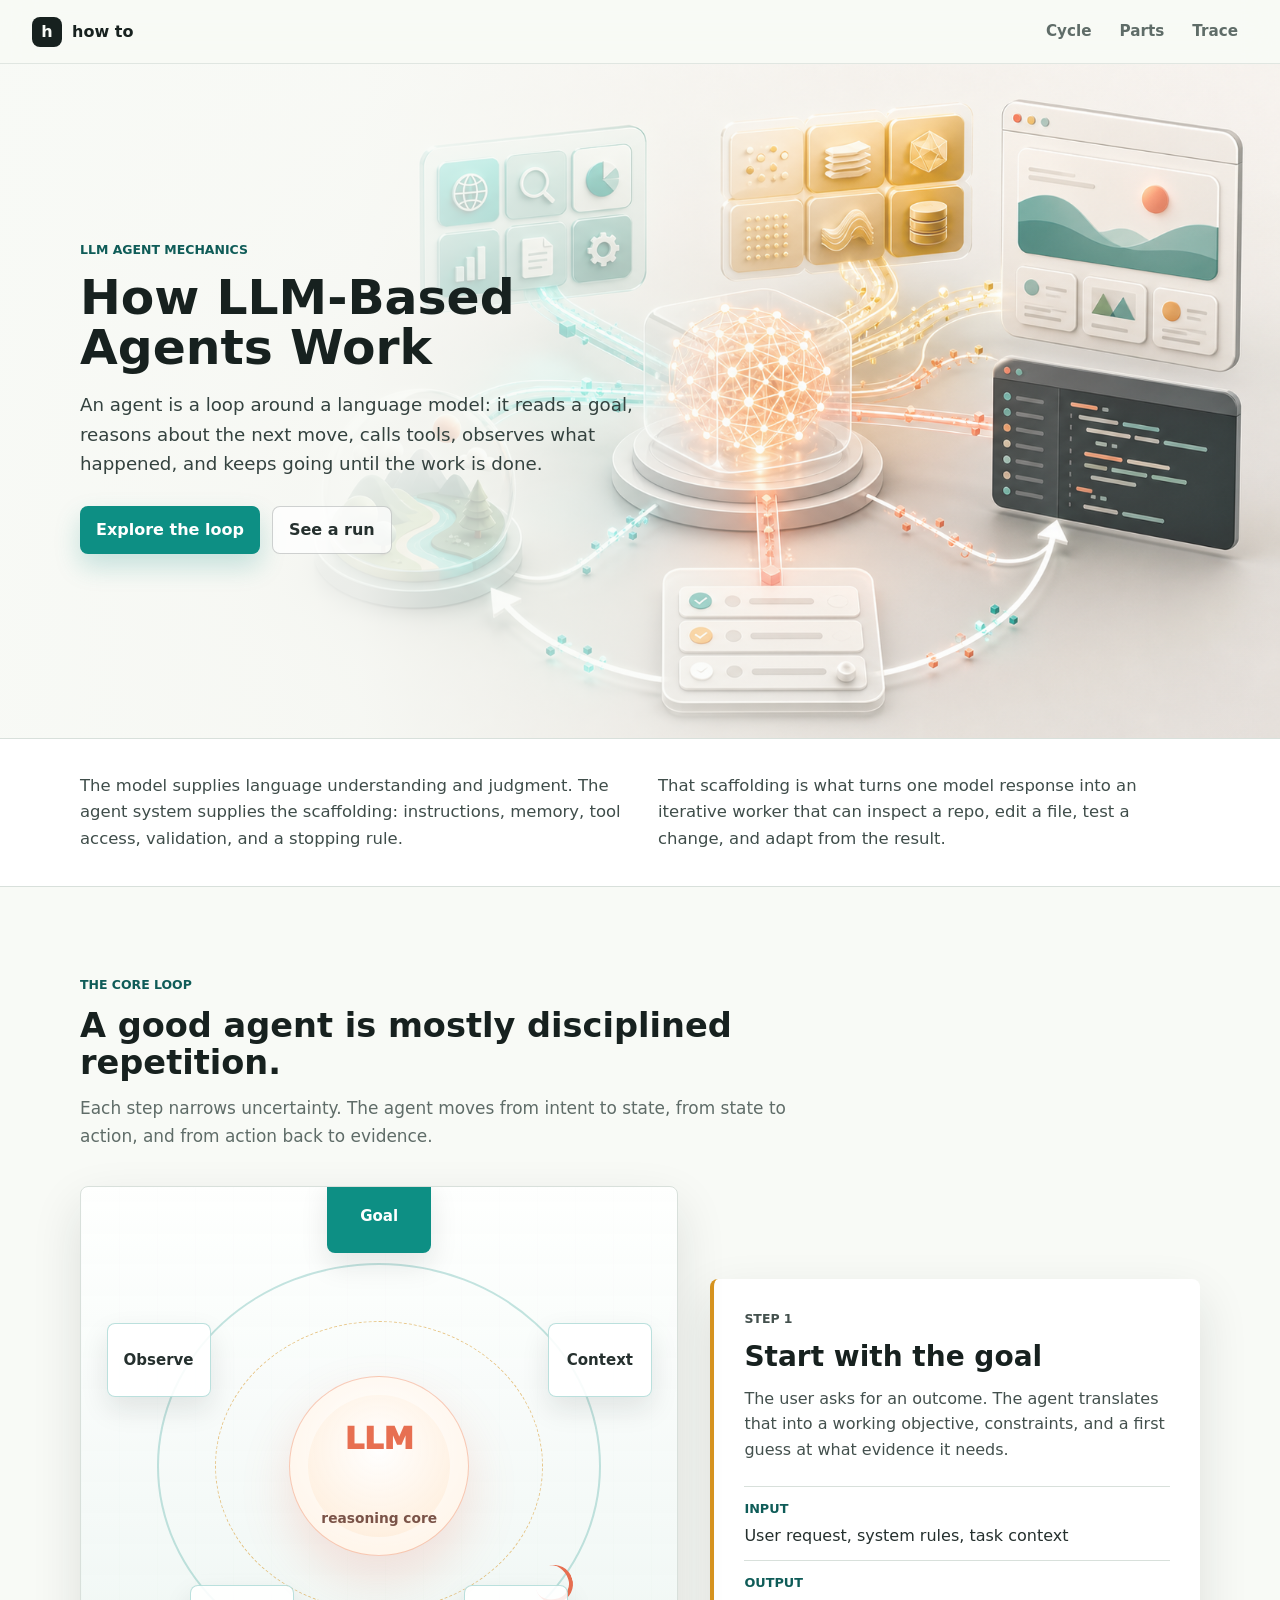
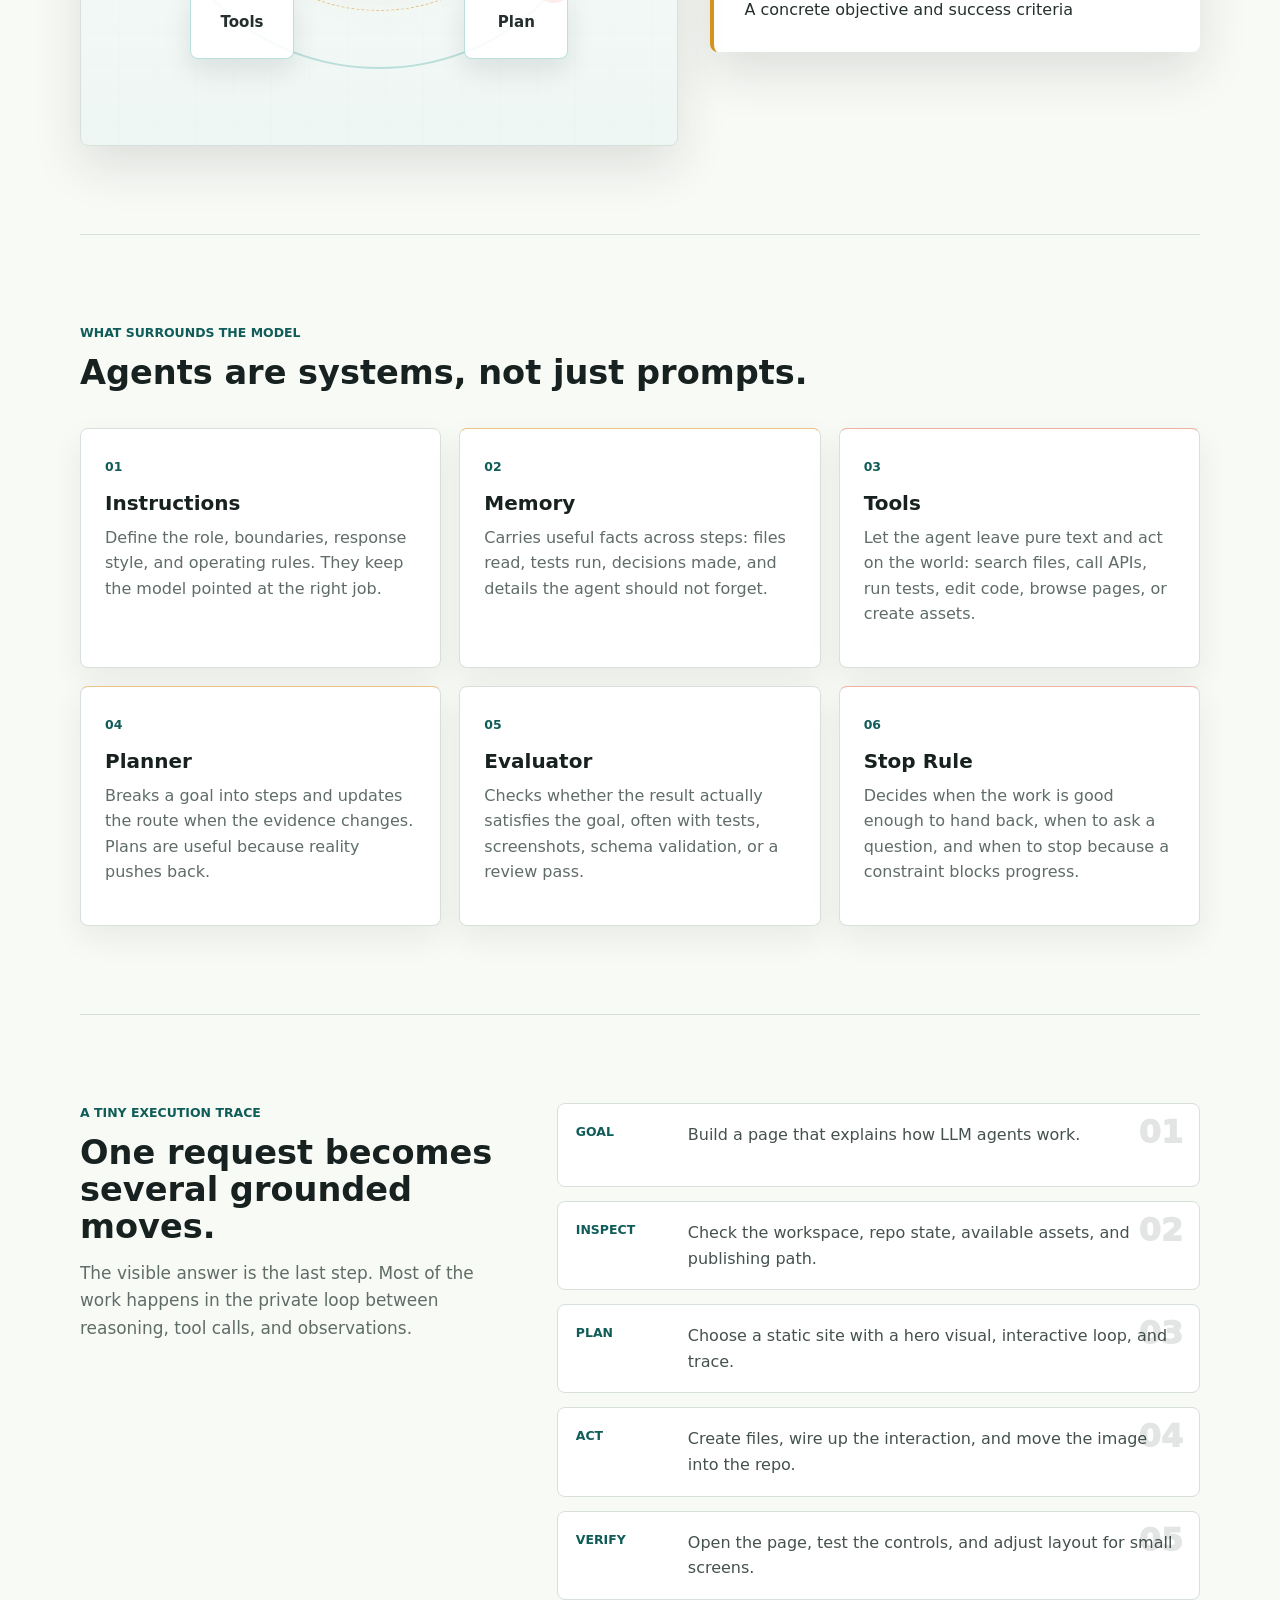
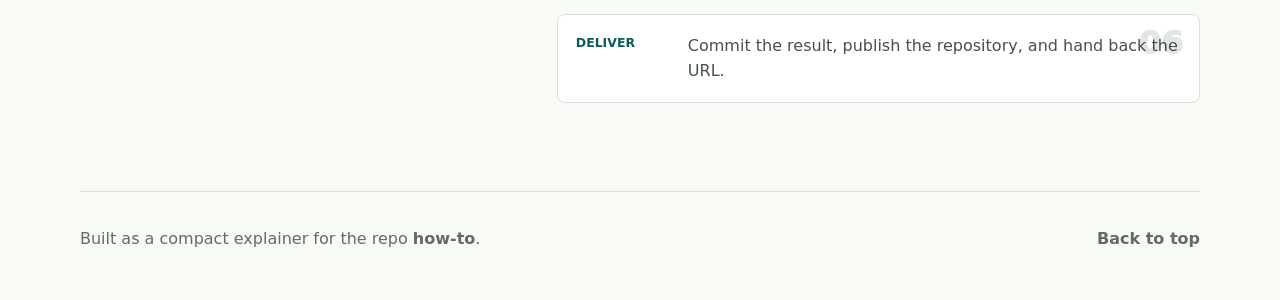
==== index.html @ e32f7025 "Create LLM agent explainer page" ====
<!DOCTYPE html>
<html lang="en">
  <head>
    <meta charset="UTF-8" />
    <meta name="viewport" content="width=device-width, initial-scale=1.0" />
    <meta
      name="description"
      content="An illustrated web page explaining how LLM-based agents plan, call tools, observe results, and improve their work."
    />
    <title>how to | How LLM-Based Agents Work</title>
    <link rel="preload" href="assets/agent-workflow.png" as="image" />
    <link rel="stylesheet" href="styles.css" />
  </head>
  <body>
    <header class="site-header" aria-label="Site header">
      <a class="brand" href="#top" aria-label="how to home">
        <span class="brand-mark" aria-hidden="true">h</span>
        <span>how to</span>
      </a>
      <nav aria-label="Page sections">
        <a href="#cycle">Cycle</a>
        <a href="#parts">Parts</a>
        <a href="#trace">Trace</a>
      </nav>
    </header>

    <main id="top">
      <section class="hero" aria-labelledby="hero-title">
        <div class="hero-copy">
          <p class="eyebrow">LLM agent mechanics</p>
          <h1 id="hero-title">How LLM-Based Agents Work</h1>
          <p class="hero-lede">
            An agent is a loop around a language model: it reads a goal, reasons
            about the next move, calls tools, observes what happened, and keeps
            going until the work is done.
          </p>
          <div class="hero-actions" aria-label="Primary links">
            <a class="button primary" href="#cycle">Explore the loop</a>
            <a class="button secondary" href="#trace">See a run</a>
          </div>
        </div>
      </section>

      <section class="intro-band" aria-label="Short explanation">
        <div class="intro-grid">
          <p>
            The model supplies language understanding and judgment. The agent
            system supplies the scaffolding: instructions, memory, tool access,
            validation, and a stopping rule.
          </p>
          <p>
            That scaffolding is what turns one model response into an iterative
            worker that can inspect a repo, edit a file, test a change, and
            adapt from the result.
          </p>
        </div>
      </section>

      <section class="section" id="cycle" aria-labelledby="cycle-title">
        <div class="section-heading">
          <p class="eyebrow">The core loop</p>
          <h2 id="cycle-title">A good agent is mostly disciplined repetition.</h2>
          <p>
            Each step narrows uncertainty. The agent moves from intent to state,
            from state to action, and from action back to evidence.
          </p>
        </div>

        <div class="cycle-layout">
          <div class="cycle-stage" aria-label="Interactive agent cycle diagram">
            <div class="cycle-ring" aria-hidden="true"></div>
            <button class="cycle-node active" data-step="goal" style="--x: 50%; --y: 6%">
              <span>Goal</span>
            </button>
            <button class="cycle-node" data-step="context" style="--x: 87%; --y: 31%">
              <span>Context</span>
            </button>
            <button class="cycle-node" data-step="plan" style="--x: 73%; --y: 78%">
              <span>Plan</span>
            </button>
            <button class="cycle-node" data-step="tools" style="--x: 27%; --y: 78%">
              <span>Tools</span>
            </button>
            <button class="cycle-node" data-step="observe" style="--x: 13%; --y: 31%">
              <span>Observe</span>
            </button>
            <div class="agent-core">
              <span class="core-label">LLM</span>
              <span class="core-subtitle">reasoning core</span>
            </div>
          </div>

          <article class="focus-panel" aria-live="polite">
            <p class="panel-kicker" id="focus-kicker">Step 1</p>
            <h3 id="focus-title">Start with the goal</h3>
            <p id="focus-copy">
              The user asks for an outcome. The agent translates that into a
              working objective, constraints, and a first guess at what evidence
              it needs.
            </p>
            <dl class="focus-details">
              <div>
                <dt>Input</dt>
                <dd id="focus-input">User request, system rules, task context</dd>
              </div>
              <div>
                <dt>Output</dt>
                <dd id="focus-output">A concrete objective and success criteria</dd>
              </div>
            </dl>
          </article>
        </div>
      </section>

      <section class="section parts-section" id="parts" aria-labelledby="parts-title">
        <div class="section-heading">
          <p class="eyebrow">What surrounds the model</p>
          <h2 id="parts-title">Agents are systems, not just prompts.</h2>
        </div>

        <div class="module-grid">
          <article class="module-card">
            <span class="module-index">01</span>
            <h3>Instructions</h3>
            <p>
              Define the role, boundaries, response style, and operating rules.
              They keep the model pointed at the right job.
            </p>
          </article>
          <article class="module-card">
            <span class="module-index">02</span>
            <h3>Memory</h3>
            <p>
              Carries useful facts across steps: files read, tests run,
              decisions made, and details the agent should not forget.
            </p>
          </article>
          <article class="module-card">
            <span class="module-index">03</span>
            <h3>Tools</h3>
            <p>
              Let the agent leave pure text and act on the world: search files,
              call APIs, run tests, edit code, browse pages, or create assets.
            </p>
          </article>
          <article class="module-card">
            <span class="module-index">04</span>
            <h3>Planner</h3>
            <p>
              Breaks a goal into steps and updates the route when the evidence
              changes. Plans are useful because reality pushes back.
            </p>
          </article>
          <article class="module-card">
            <span class="module-index">05</span>
            <h3>Evaluator</h3>
            <p>
              Checks whether the result actually satisfies the goal, often with
              tests, screenshots, schema validation, or a review pass.
            </p>
          </article>
          <article class="module-card">
            <span class="module-index">06</span>
            <h3>Stop Rule</h3>
            <p>
              Decides when the work is good enough to hand back, when to ask a
              question, and when to stop because a constraint blocks progress.
            </p>
          </article>
        </div>
      </section>

      <section class="section split-section" id="trace" aria-labelledby="trace-title">
        <div class="section-heading compact">
          <p class="eyebrow">A tiny execution trace</p>
          <h2 id="trace-title">One request becomes several grounded moves.</h2>
          <p>
            The visible answer is the last step. Most of the work happens in the
            private loop between reasoning, tool calls, and observations.
          </p>
        </div>

        <ol class="trace-list">
          <li>
            <span class="trace-type">Goal</span>
            <p>Build a page that explains how LLM agents work.</p>
          </li>
          <li>
            <span class="trace-type">Inspect</span>
            <p>Check the workspace, repo state, available assets, and publishing path.</p>
          </li>
          <li>
            <span class="trace-type">Plan</span>
            <p>Choose a static site with a hero visual, interactive loop, and trace.</p>
          </li>
          <li>
            <span class="trace-type">Act</span>
            <p>Create files, wire up the interaction, and move the image into the repo.</p>
          </li>
          <li>
            <span class="trace-type">Verify</span>
            <p>Open the page, test the controls, and adjust layout for small screens.</p>
          </li>
          <li>
            <span class="trace-type">Deliver</span>
            <p>Commit the result, publish the repository, and hand back the URL.</p>
          </li>
        </ol>
      </section>
    </main>

    <footer class="site-footer">
      <p>Built as a compact explainer for the repo <strong>how-to</strong>.</p>
      <a href="#top">Back to top</a>
    </footer>

    <script src="script.js"></script>
  </body>
</html>
---- styles.css ----
:root {
  color-scheme: light;
  --ink: #17211f;
  --muted: #5f6c68;
  --line: #d8e0db;
  --paper: #f8faf6;
  --white: #ffffff;
  --teal: #0d8f84;
  --teal-deep: #0f5c58;
  --amber: #d7941f;
  --coral: #e76f51;
  --graphite: #25302e;
  --shadow: 0 20px 50px rgba(23, 33, 31, 0.12);
}

* {
  box-sizing: border-box;
}

html {
  scroll-behavior: smooth;
}

body {
  margin: 0;
  background: var(--paper);
  color: var(--ink);
  font-family: Inter, ui-sans-serif, system-ui, -apple-system, BlinkMacSystemFont,
    "Segoe UI", sans-serif;
  line-height: 1.6;
}

a {
  color: inherit;
}

.site-header {
  position: sticky;
  top: 0;
  z-index: 10;
  display: flex;
  align-items: center;
  justify-content: space-between;
  min-height: 64px;
  padding: 0 32px;
  border-bottom: 1px solid rgba(216, 224, 219, 0.75);
  background: rgba(248, 250, 246, 0.9);
  backdrop-filter: blur(16px);
}

.brand {
  display: inline-flex;
  align-items: center;
  gap: 10px;
  font-weight: 800;
  text-decoration: none;
}

.brand-mark {
  display: grid;
  width: 30px;
  height: 30px;
  place-items: center;
  border-radius: 8px;
  background: var(--ink);
  color: var(--paper);
  font-weight: 900;
  line-height: 1;
}

nav {
  display: flex;
  align-items: center;
  gap: 8px;
}

nav a {
  padding: 8px 10px;
  border-radius: 8px;
  color: var(--muted);
  font-size: 0.95rem;
  font-weight: 700;
  text-decoration: none;
}

nav a:hover,
nav a:focus-visible {
  color: var(--ink);
  background: rgba(13, 143, 132, 0.1);
  outline: none;
}

.hero {
  display: grid;
  min-height: calc(82svh - 64px);
  align-items: center;
  padding: 72px 32px 80px;
  background-image:
    linear-gradient(
      90deg,
      rgba(248, 250, 246, 0.98) 0%,
      rgba(248, 250, 246, 0.9) 28%,
      rgba(248, 250, 246, 0.22) 68%,
      rgba(248, 250, 246, 0.1) 100%
    ),
    url("assets/agent-workflow.png");
  background-position: center;
  background-size: cover;
}

.hero-copy,
.section,
.intro-grid,
.site-footer {
  width: min(1120px, calc(100% - 40px));
  margin: 0 auto;
}

.hero-copy {
  margin-left: max(20px, calc((100% - 1120px) / 2));
}

.eyebrow,
.panel-kicker,
.trace-type,
.module-index {
  color: var(--teal-deep);
  font-size: 0.78rem;
  font-weight: 900;
  letter-spacing: 0;
  text-transform: uppercase;
}

h1,
h2,
h3,
p {
  margin-top: 0;
}

h1 {
  max-width: 620px;
  margin-bottom: 18px;
  font-size: 3.05rem;
  line-height: 1.02;
  letter-spacing: 0;
}

.hero-lede {
  max-width: 560px;
  color: #34423f;
  font-size: 1.14rem;
}

.hero-actions {
  display: flex;
  flex-wrap: wrap;
  gap: 12px;
  margin-top: 28px;
}

.button {
  display: inline-flex;
  min-height: 44px;
  align-items: center;
  justify-content: center;
  border-radius: 8px;
  padding: 10px 16px;
  font-weight: 800;
  text-decoration: none;
}

.button.primary {
  background: var(--teal);
  color: var(--white);
  box-shadow: 0 12px 26px rgba(13, 143, 132, 0.22);
}

.button.secondary {
  border: 1px solid rgba(23, 33, 31, 0.2);
  background: rgba(255, 255, 255, 0.72);
  color: var(--graphite);
}

.intro-band {
  border-top: 1px solid var(--line);
  border-bottom: 1px solid var(--line);
  background: var(--white);
}

.intro-grid {
  display: grid;
  grid-template-columns: repeat(2, minmax(0, 1fr));
  gap: 36px;
  padding: 34px 0;
}

.intro-grid p {
  margin-bottom: 0;
  color: #3f4d4a;
  font-size: 1.03rem;
}

.section {
  padding: 88px 0;
}

.section-heading {
  max-width: 760px;
  margin-bottom: 36px;
}

.section-heading.compact {
  max-width: 620px;
}

.section-heading h2 {
  margin-bottom: 14px;
  font-size: 2.1rem;
  line-height: 1.1;
  letter-spacing: 0;
}

.section-heading p:not(.eyebrow) {
  color: var(--muted);
  font-size: 1.06rem;
}

.cycle-layout {
  display: grid;
  grid-template-columns: minmax(420px, 1.1fr) minmax(300px, 0.9fr);
  gap: 32px;
  align-items: center;
}

.cycle-stage {
  position: relative;
  min-height: 560px;
  overflow: hidden;
  border: 1px solid var(--line);
  border-radius: 8px;
  background:
    linear-gradient(180deg, rgba(255, 255, 255, 0.92), rgba(236, 246, 242, 0.85)),
    repeating-linear-gradient(
      90deg,
      rgba(15, 92, 88, 0.08) 0,
      rgba(15, 92, 88, 0.08) 1px,
      transparent 1px,
      transparent 38px
    );
  box-shadow: var(--shadow);
}

.cycle-ring {
  position: absolute;
  inset: 76px;
  border: 2px solid rgba(13, 143, 132, 0.24);
  border-radius: 50%;
}

.cycle-ring::before,
.cycle-ring::after {
  position: absolute;
  content: "";
  border-radius: 50%;
}

.cycle-ring::before {
  inset: 56px;
  border: 1px dashed rgba(215, 148, 31, 0.52);
}

.cycle-ring::after {
  width: 34px;
  height: 34px;
  right: 26px;
  bottom: 64px;
  border-right: 4px solid var(--coral);
  border-bottom: 4px solid var(--coral);
  transform: rotate(-18deg);
}

.cycle-node {
  position: absolute;
  left: var(--x);
  top: var(--y);
  transform: translate(-50%, -50%);
  display: grid;
  width: 104px;
  min-height: 74px;
  place-items: center;
  border: 1px solid rgba(13, 143, 132, 0.28);
  border-radius: 8px;
  background: rgba(255, 255, 255, 0.88);
  color: var(--graphite);
  cursor: pointer;
  font: inherit;
  font-size: 0.94rem;
  font-weight: 900;
  box-shadow: 0 12px 28px rgba(23, 33, 31, 0.1);
  transition:
    border-color 160ms ease,
    background 160ms ease,
    color 160ms ease,
    transform 160ms ease;
}

.cycle-node:hover,
.cycle-node:focus-visible,
.cycle-node.active {
  border-color: transparent;
  background: var(--teal);
  color: var(--white);
  outline: none;
  transform: translate(-50%, -50%) translateY(-4px);
}

.agent-core {
  position: absolute;
  left: 50%;
  top: 50%;
  display: grid;
  width: 180px;
  height: 180px;
  place-items: center;
  transform: translate(-50%, -50%);
  border: 1px solid rgba(231, 111, 81, 0.3);
  border-radius: 50%;
  background:
    radial-gradient(circle at 50% 40%, rgba(255, 255, 255, 0.95), rgba(255, 228, 199, 0.88)),
    var(--white);
  box-shadow:
    0 24px 50px rgba(231, 111, 81, 0.18),
    inset 0 0 0 18px rgba(255, 255, 255, 0.46);
  text-align: center;
}

.core-label {
  display: block;
  margin-top: 20px;
  color: var(--coral);
  font-size: 1.9rem;
  font-weight: 950;
  line-height: 1;
}

.core-subtitle {
  display: block;
  width: 120px;
  color: #7a5348;
  font-size: 0.86rem;
  font-weight: 800;
  line-height: 1.2;
}

.focus-panel {
  border-left: 4px solid var(--amber);
  background: var(--white);
  border-radius: 8px;
  padding: 30px;
  box-shadow: var(--shadow);
}

.focus-panel h3 {
  margin-bottom: 12px;
  font-size: 1.75rem;
  line-height: 1.15;
}

.focus-panel p {
  color: #43504d;
}

.focus-details {
  display: grid;
  gap: 12px;
  margin: 24px 0 0;
}

.focus-details div {
  border-top: 1px solid var(--line);
  padding-top: 12px;
}

.focus-details dt {
  color: var(--teal-deep);
  font-size: 0.8rem;
  font-weight: 900;
  text-transform: uppercase;
}

.focus-details dd {
  margin: 3px 0 0;
  color: var(--graphite);
}

.parts-section {
  border-top: 1px solid var(--line);
}

.module-grid {
  display: grid;
  grid-template-columns: repeat(3, minmax(0, 1fr));
  gap: 18px;
}

.module-card {
  min-height: 220px;
  border: 1px solid var(--line);
  border-radius: 8px;
  background: var(--white);
  padding: 24px;
  box-shadow: 0 12px 32px rgba(23, 33, 31, 0.07);
}

.module-card:nth-child(2n) {
  border-top-color: rgba(215, 148, 31, 0.55);
}

.module-card:nth-child(3n) {
  border-top-color: rgba(231, 111, 81, 0.55);
}

.module-card h3 {
  margin: 12px 0 10px;
  font-size: 1.25rem;
  line-height: 1.2;
}

.module-card p {
  color: var(--muted);
}

.split-section {
  display: grid;
  grid-template-columns: minmax(280px, 0.8fr) minmax(360px, 1.2fr);
  gap: 48px;
  align-items: start;
  border-top: 1px solid var(--line);
}

.trace-list {
  display: grid;
  gap: 14px;
  margin: 0;
  padding: 0;
  list-style: none;
  counter-reset: trace;
}

.trace-list li {
  position: relative;
  display: grid;
  grid-template-columns: 96px 1fr;
  gap: 16px;
  align-items: start;
  min-height: 84px;
  border: 1px solid var(--line);
  border-radius: 8px;
  background: var(--white);
  padding: 18px;
}

.trace-list li::before {
  counter-increment: trace;
  content: counter(trace, decimal-leading-zero);
  position: absolute;
  right: 16px;
  top: 12px;
  color: rgba(23, 33, 31, 0.12);
  font-size: 2rem;
  font-weight: 950;
  line-height: 1;
}

.trace-list p {
  margin: 0;
  color: #44514f;
}

.site-footer {
  display: flex;
  justify-content: space-between;
  gap: 20px;
  padding: 34px 0 48px;
  border-top: 1px solid var(--line);
  color: var(--muted);
}

.site-footer p {
  margin-bottom: 0;
}

.site-footer a {
  font-weight: 800;
  text-decoration: none;
}

@media (max-width: 900px) {
  .site-header {
    padding: 0 20px;
  }

  .hero {
    min-height: calc(78svh - 64px);
    padding: 54px 20px 60px;
    background-position: 54% center;
  }

  .hero-copy,
  .section,
  .intro-grid,
  .site-footer {
    width: min(100% - 32px, 1120px);
  }

  .hero-copy {
    margin-left: auto;
  }

  .intro-grid,
  .cycle-layout,
  .split-section {
    grid-template-columns: 1fr;
  }

  .cycle-stage {
    min-height: 500px;
  }

  .cycle-ring {
    inset: 70px;
  }

  .module-grid {
    grid-template-columns: repeat(2, minmax(0, 1fr));
  }
}

@media (max-width: 640px) {
  .site-header {
    position: static;
    flex-wrap: wrap;
    gap: 10px;
    padding: 14px 16px;
  }

  nav {
    width: 100%;
    justify-content: space-between;
  }

  nav a {
    padding-inline: 8px;
  }

  .hero {
    min-height: 76svh;
    background-image:
      linear-gradient(
        180deg,
        rgba(248, 250, 246, 0.98) 0%,
        rgba(248, 250, 246, 0.9) 54%,
        rgba(248, 250, 246, 0.44) 100%
      ),
      url("assets/agent-workflow.png");
    background-position: 58% center;
  }

  .section {
    padding: 62px 0;
  }

  .cycle-stage {
    min-height: 430px;
  }

  .cycle-ring {
    inset: 58px;
  }

  .cycle-node {
    width: 86px;
    min-height: 60px;
  }

  .agent-core {
    width: 138px;
    height: 138px;
  }

  .core-subtitle {
    width: 96px;
  }

  .focus-panel {
    padding: 22px;
  }

  .module-grid {
    grid-template-columns: 1fr;
  }

  .trace-list li {
    grid-template-columns: 1fr;
    gap: 6px;
  }

  .site-footer {
    flex-direction: column;
  }
}
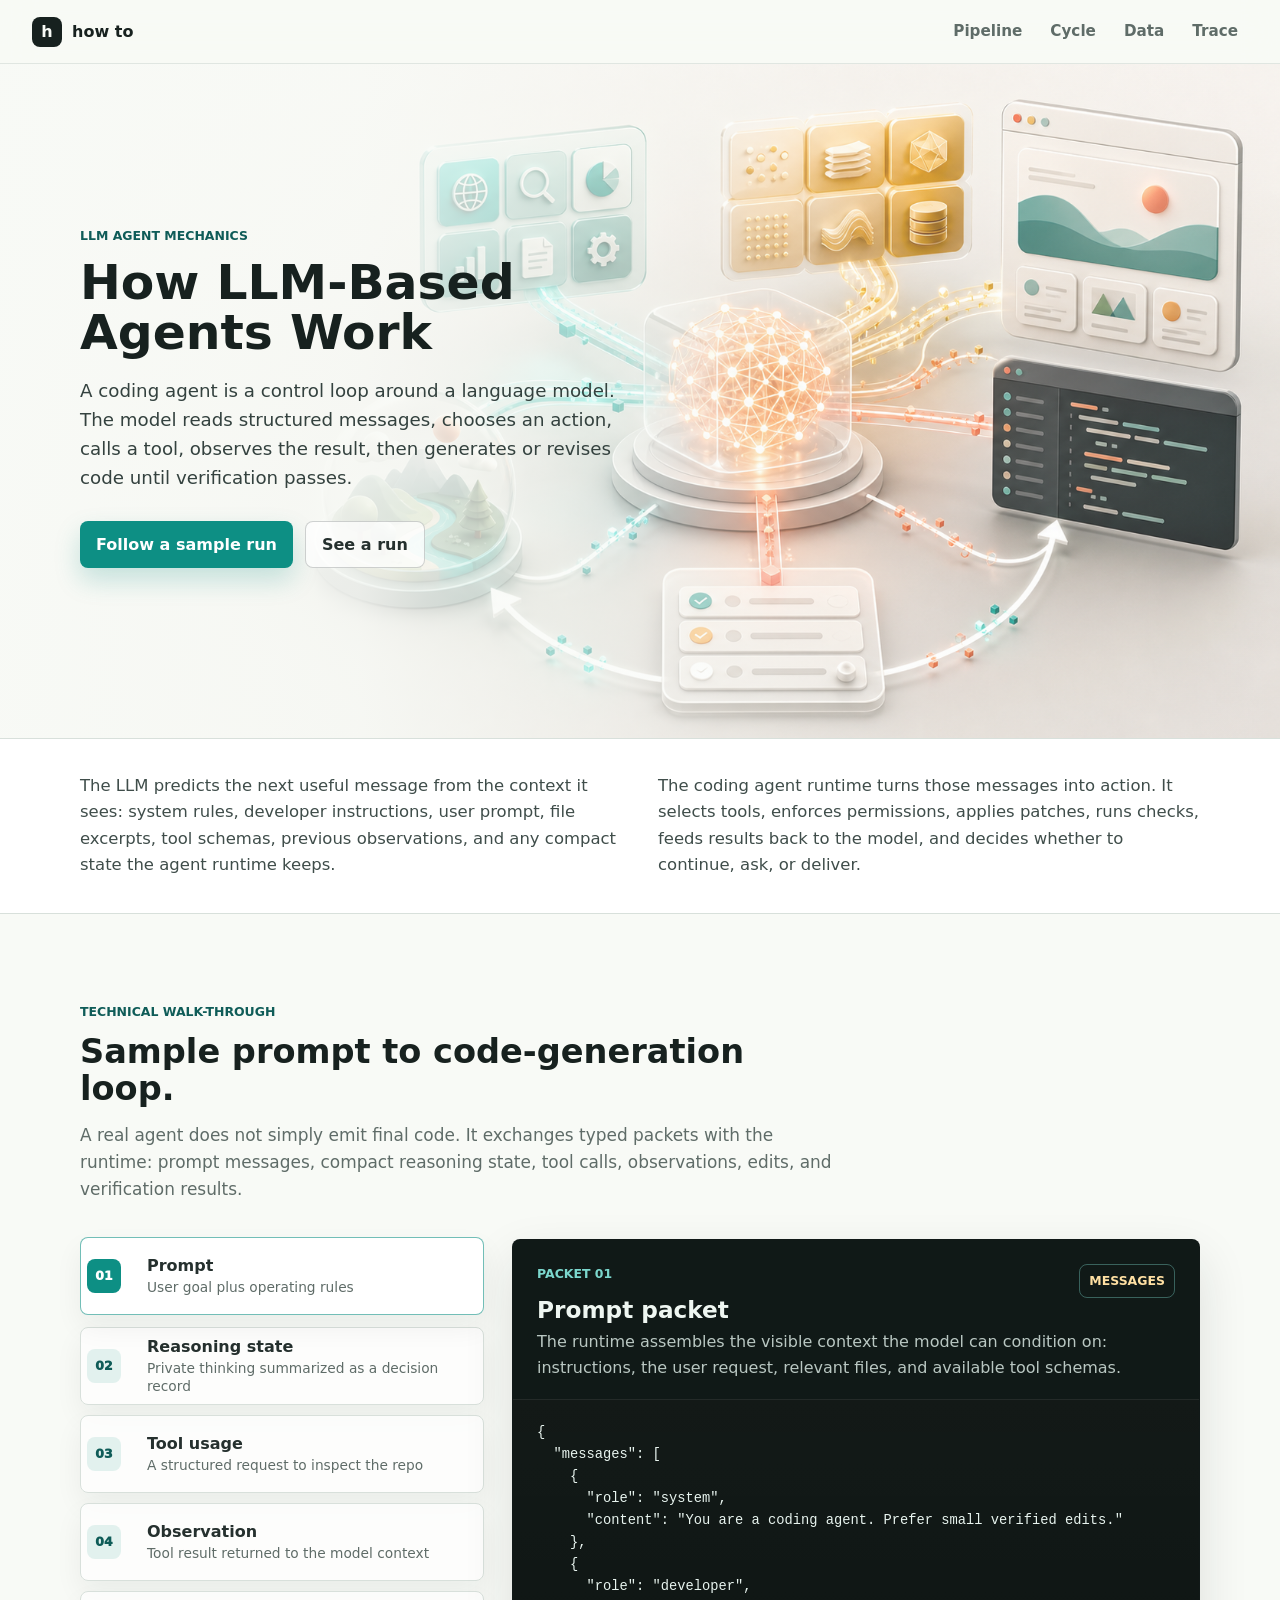
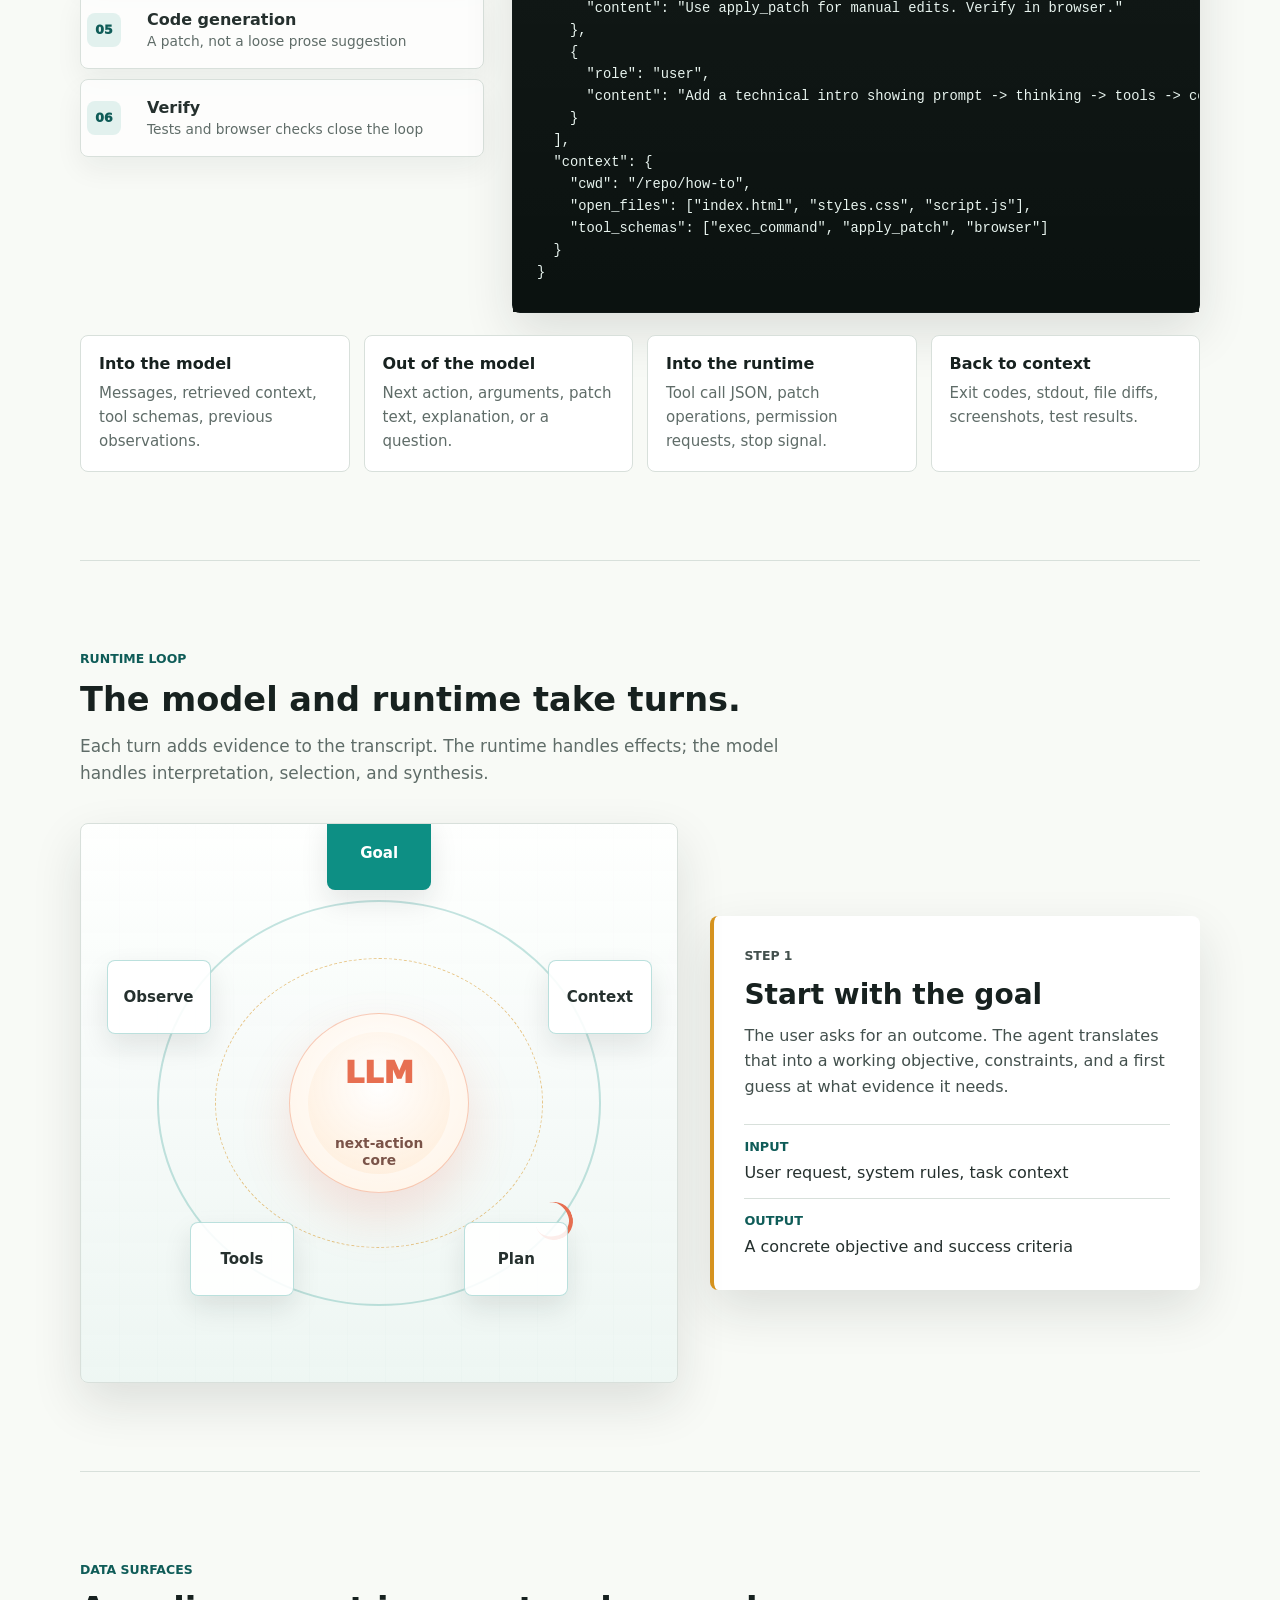
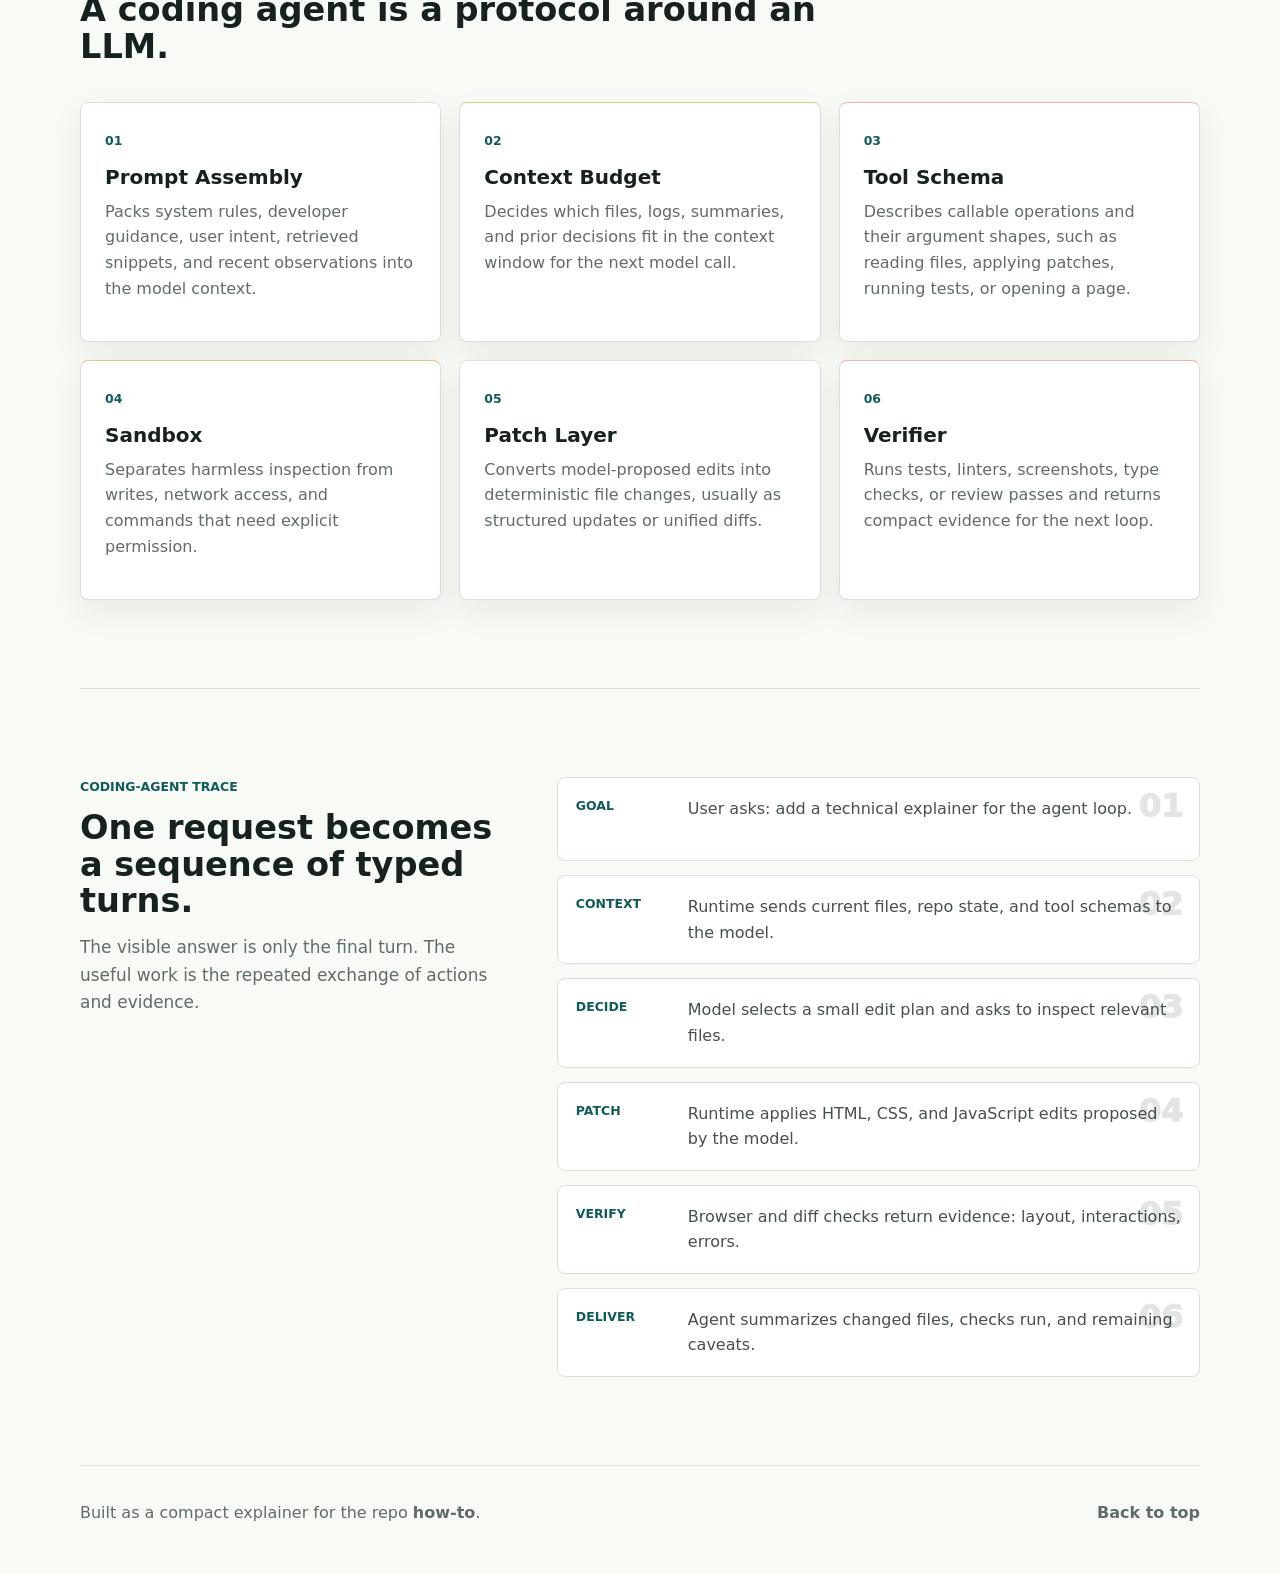
==== commit aeb8b285: "Add technical agent loop walkthrough" ====
--- a/index.html
+++ b/index.html
@@ -5,7 +5,7 @@
     <meta name="viewport" content="width=device-width, initial-scale=1.0" />
     <meta
       name="description"
-      content="An illustrated web page explaining how LLM-based agents plan, call tools, observe results, and improve their work."
+      content="A technical illustrated web page explaining how LLM-based coding agents exchange messages, reasoning state, tool calls, observations, patches, and verification results."
     />
     <title>how to | How LLM-Based Agents Work</title>
     <link rel="preload" href="assets/agent-workflow.png" as="image" />
@@ -18,8 +18,9 @@
         <span>how to</span>
       </a>
       <nav aria-label="Page sections">
+        <a href="#pipeline">Pipeline</a>
         <a href="#cycle">Cycle</a>
-        <a href="#parts">Parts</a>
+        <a href="#parts">Data</a>
         <a href="#trace">Trace</a>
       </nav>
     </header>
@@ -30,12 +31,12 @@
           <p class="eyebrow">LLM agent mechanics</p>
           <h1 id="hero-title">How LLM-Based Agents Work</h1>
           <p class="hero-lede">
-            An agent is a loop around a language model: it reads a goal, reasons
-            about the next move, calls tools, observes what happened, and keeps
-            going until the work is done.
+            A coding agent is a control loop around a language model. The model
+            reads structured messages, chooses an action, calls a tool, observes
+            the result, then generates or revises code until verification passes.
           </p>
           <div class="hero-actions" aria-label="Primary links">
-            <a class="button primary" href="#cycle">Explore the loop</a>
+            <a class="button primary" href="#pipeline">Follow a sample run</a>
             <a class="button secondary" href="#trace">See a run</a>
           </div>
         </div>
@@ -44,25 +45,121 @@
       <section class="intro-band" aria-label="Short explanation">
         <div class="intro-grid">
           <p>
-            The model supplies language understanding and judgment. The agent
-            system supplies the scaffolding: instructions, memory, tool access,
-            validation, and a stopping rule.
-          </p>
-          <p>
-            That scaffolding is what turns one model response into an iterative
-            worker that can inspect a repo, edit a file, test a change, and
-            adapt from the result.
-          </p>
+            The LLM predicts the next useful message from the context it sees:
+            system rules, developer instructions, user prompt, file excerpts,
+            tool schemas, previous observations, and any compact state the agent
+            runtime keeps.
+          </p>
+          <p>
+            The coding agent runtime turns those messages into action. It
+            selects tools, enforces permissions, applies patches, runs checks,
+            feeds results back to the model, and decides whether to continue,
+            ask, or deliver.
+          </p>
+        </div>
+      </section>
+
+      <section class="section technical-section" id="pipeline" aria-labelledby="pipeline-title">
+        <div class="section-heading">
+          <p class="eyebrow">Technical walk-through</p>
+          <h2 id="pipeline-title">Sample prompt to code-generation loop.</h2>
+          <p>
+            A real agent does not simply emit final code. It exchanges typed
+            packets with the runtime: prompt messages, compact reasoning state,
+            tool calls, observations, edits, and verification results.
+          </p>
+        </div>
+
+        <div class="pipeline-layout">
+          <div class="flow-rail" aria-label="Sample agent data flow">
+            <button class="flow-step active" data-packet="prompt">
+              <span class="flow-index">01</span>
+              <span>
+                <strong>Prompt</strong>
+                <small>User goal plus operating rules</small>
+              </span>
+            </button>
+            <button class="flow-step" data-packet="thinking">
+              <span class="flow-index">02</span>
+              <span>
+                <strong>Reasoning state</strong>
+                <small>Private thinking summarized as a decision record</small>
+              </span>
+            </button>
+            <button class="flow-step" data-packet="tool">
+              <span class="flow-index">03</span>
+              <span>
+                <strong>Tool usage</strong>
+                <small>A structured request to inspect the repo</small>
+              </span>
+            </button>
+            <button class="flow-step" data-packet="observation">
+              <span class="flow-index">04</span>
+              <span>
+                <strong>Observation</strong>
+                <small>Tool result returned to the model context</small>
+              </span>
+            </button>
+            <button class="flow-step" data-packet="code">
+              <span class="flow-index">05</span>
+              <span>
+                <strong>Code generation</strong>
+                <small>A patch, not a loose prose suggestion</small>
+              </span>
+            </button>
+            <button class="flow-step" data-packet="verify">
+              <span class="flow-index">06</span>
+              <span>
+                <strong>Verify</strong>
+                <small>Tests and browser checks close the loop</small>
+              </span>
+            </button>
+          </div>
+
+          <article class="packet-panel" aria-live="polite">
+            <div class="packet-header">
+              <div>
+                <p class="panel-kicker" id="packet-kicker">Packet 01</p>
+                <h3 id="packet-title">Prompt packet</h3>
+              </div>
+              <span class="packet-badge" id="packet-badge">messages</span>
+            </div>
+            <p id="packet-copy">
+              The runtime assembles the visible context the model can condition
+              on: instructions, the user request, relevant files, and available
+              tool schemas.
+            </p>
+            <pre class="code-window" aria-label="Data exchanged at this step"><code id="packet-code"></code></pre>
+          </article>
+        </div>
+
+        <div class="exchange-grid" aria-label="What data moves across the loop">
+          <article>
+            <h3>Into the model</h3>
+            <p>Messages, retrieved context, tool schemas, previous observations.</p>
+          </article>
+          <article>
+            <h3>Out of the model</h3>
+            <p>Next action, arguments, patch text, explanation, or a question.</p>
+          </article>
+          <article>
+            <h3>Into the runtime</h3>
+            <p>Tool call JSON, patch operations, permission requests, stop signal.</p>
+          </article>
+          <article>
+            <h3>Back to context</h3>
+            <p>Exit codes, stdout, file diffs, screenshots, test results.</p>
+          </article>
         </div>
       </section>
 
       <section class="section" id="cycle" aria-labelledby="cycle-title">
         <div class="section-heading">
-          <p class="eyebrow">The core loop</p>
-          <h2 id="cycle-title">A good agent is mostly disciplined repetition.</h2>
-          <p>
-            Each step narrows uncertainty. The agent moves from intent to state,
-            from state to action, and from action back to evidence.
+          <p class="eyebrow">Runtime loop</p>
+          <h2 id="cycle-title">The model and runtime take turns.</h2>
+          <p>
+            Each turn adds evidence to the transcript. The runtime handles
+            effects; the model handles interpretation, selection, and synthesis.
           </p>
         </div>
 
@@ -86,7 +183,7 @@
             </button>
             <div class="agent-core">
               <span class="core-label">LLM</span>
-              <span class="core-subtitle">reasoning core</span>
+              <span class="core-subtitle">next-action core</span>
             </div>
           </div>
 
@@ -114,57 +211,57 @@
 
       <section class="section parts-section" id="parts" aria-labelledby="parts-title">
         <div class="section-heading">
-          <p class="eyebrow">What surrounds the model</p>
-          <h2 id="parts-title">Agents are systems, not just prompts.</h2>
+          <p class="eyebrow">Data surfaces</p>
+          <h2 id="parts-title">A coding agent is a protocol around an LLM.</h2>
         </div>
 
         <div class="module-grid">
           <article class="module-card">
             <span class="module-index">01</span>
-            <h3>Instructions</h3>
-            <p>
-              Define the role, boundaries, response style, and operating rules.
-              They keep the model pointed at the right job.
+            <h3>Prompt Assembly</h3>
+            <p>
+              Packs system rules, developer guidance, user intent, retrieved
+              snippets, and recent observations into the model context.
             </p>
           </article>
           <article class="module-card">
             <span class="module-index">02</span>
-            <h3>Memory</h3>
-            <p>
-              Carries useful facts across steps: files read, tests run,
-              decisions made, and details the agent should not forget.
+            <h3>Context Budget</h3>
+            <p>
+              Decides which files, logs, summaries, and prior decisions fit in
+              the context window for the next model call.
             </p>
           </article>
           <article class="module-card">
             <span class="module-index">03</span>
-            <h3>Tools</h3>
-            <p>
-              Let the agent leave pure text and act on the world: search files,
-              call APIs, run tests, edit code, browse pages, or create assets.
+            <h3>Tool Schema</h3>
+            <p>
+              Describes callable operations and their argument shapes, such as
+              reading files, applying patches, running tests, or opening a page.
             </p>
           </article>
           <article class="module-card">
             <span class="module-index">04</span>
-            <h3>Planner</h3>
-            <p>
-              Breaks a goal into steps and updates the route when the evidence
-              changes. Plans are useful because reality pushes back.
+            <h3>Sandbox</h3>
+            <p>
+              Separates harmless inspection from writes, network access, and
+              commands that need explicit permission.
             </p>
           </article>
           <article class="module-card">
             <span class="module-index">05</span>
-            <h3>Evaluator</h3>
-            <p>
-              Checks whether the result actually satisfies the goal, often with
-              tests, screenshots, schema validation, or a review pass.
+            <h3>Patch Layer</h3>
+            <p>
+              Converts model-proposed edits into deterministic file changes,
+              usually as structured updates or unified diffs.
             </p>
           </article>
           <article class="module-card">
             <span class="module-index">06</span>
-            <h3>Stop Rule</h3>
-            <p>
-              Decides when the work is good enough to hand back, when to ask a
-              question, and when to stop because a constraint blocks progress.
+            <h3>Verifier</h3>
+            <p>
+              Runs tests, linters, screenshots, type checks, or review passes
+              and returns compact evidence for the next loop.
             </p>
           </article>
         </div>
@@ -172,38 +269,38 @@
 
       <section class="section split-section" id="trace" aria-labelledby="trace-title">
         <div class="section-heading compact">
-          <p class="eyebrow">A tiny execution trace</p>
-          <h2 id="trace-title">One request becomes several grounded moves.</h2>
-          <p>
-            The visible answer is the last step. Most of the work happens in the
-            private loop between reasoning, tool calls, and observations.
+          <p class="eyebrow">Coding-agent trace</p>
+          <h2 id="trace-title">One request becomes a sequence of typed turns.</h2>
+          <p>
+            The visible answer is only the final turn. The useful work is the
+            repeated exchange of actions and evidence.
           </p>
         </div>
 
         <ol class="trace-list">
           <li>
             <span class="trace-type">Goal</span>
-            <p>Build a page that explains how LLM agents work.</p>
-          </li>
-          <li>
-            <span class="trace-type">Inspect</span>
-            <p>Check the workspace, repo state, available assets, and publishing path.</p>
-          </li>
-          <li>
-            <span class="trace-type">Plan</span>
-            <p>Choose a static site with a hero visual, interactive loop, and trace.</p>
-          </li>
-          <li>
-            <span class="trace-type">Act</span>
-            <p>Create files, wire up the interaction, and move the image into the repo.</p>
+            <p>User asks: add a technical explainer for the agent loop.</p>
+          </li>
+          <li>
+            <span class="trace-type">Context</span>
+            <p>Runtime sends current files, repo state, and tool schemas to the model.</p>
+          </li>
+          <li>
+            <span class="trace-type">Decide</span>
+            <p>Model selects a small edit plan and asks to inspect relevant files.</p>
+          </li>
+          <li>
+            <span class="trace-type">Patch</span>
+            <p>Runtime applies HTML, CSS, and JavaScript edits proposed by the model.</p>
           </li>
           <li>
             <span class="trace-type">Verify</span>
-            <p>Open the page, test the controls, and adjust layout for small screens.</p>
+            <p>Browser and diff checks return evidence: layout, interactions, errors.</p>
           </li>
           <li>
             <span class="trace-type">Deliver</span>
-            <p>Commit the result, publish the repository, and hand back the URL.</p>
+            <p>Agent summarizes changed files, checks run, and remaining caveats.</p>
           </li>
         </ol>
       </section>
--- a/styles.css
+++ b/styles.css
@@ -226,6 +226,182 @@
   font-size: 1.06rem;
 }
 
+.technical-section {
+  border-bottom: 1px solid var(--line);
+}
+
+.pipeline-layout {
+  display: grid;
+  grid-template-columns: minmax(300px, 0.74fr) minmax(420px, 1.26fr);
+  gap: 28px;
+  align-items: stretch;
+}
+
+.flow-rail {
+  display: grid;
+  gap: 10px;
+  align-content: start;
+}
+
+.flow-step {
+  display: grid;
+  grid-template-columns: 46px 1fr;
+  gap: 14px;
+  align-items: center;
+  min-height: 78px;
+  border: 1px solid var(--line);
+  border-radius: 8px;
+  background: rgba(255, 255, 255, 0.74);
+  color: var(--graphite);
+  cursor: pointer;
+  font: inherit;
+  text-align: left;
+  box-shadow: 0 12px 28px rgba(23, 33, 31, 0.06);
+  transition:
+    background 160ms ease,
+    border-color 160ms ease,
+    transform 160ms ease;
+}
+
+.flow-step:hover,
+.flow-step:focus-visible,
+.flow-step.active {
+  border-color: rgba(13, 143, 132, 0.58);
+  background: var(--white);
+  outline: none;
+  transform: translateY(-2px);
+}
+
+.flow-step strong,
+.flow-step small {
+  display: block;
+}
+
+.flow-step strong {
+  font-weight: 900;
+  line-height: 1.2;
+}
+
+.flow-step small {
+  margin-top: 3px;
+  color: var(--muted);
+  font-size: 0.86rem;
+  line-height: 1.35;
+}
+
+.flow-index {
+  display: grid;
+  width: 34px;
+  height: 34px;
+  place-items: center;
+  border-radius: 8px;
+  background: rgba(13, 143, 132, 0.11);
+  color: var(--teal-deep);
+  font-size: 0.78rem;
+  font-weight: 950;
+}
+
+.flow-step.active .flow-index {
+  background: var(--teal);
+  color: var(--white);
+}
+
+.packet-panel {
+  display: flex;
+  flex-direction: column;
+  min-height: 560px;
+  border: 1px solid rgba(23, 33, 31, 0.14);
+  border-radius: 8px;
+  background: #101917;
+  color: #eef6f1;
+  box-shadow: var(--shadow);
+}
+
+.packet-header {
+  display: flex;
+  align-items: flex-start;
+  justify-content: space-between;
+  gap: 20px;
+  padding: 24px 24px 0;
+}
+
+.packet-header h3 {
+  margin-bottom: 6px;
+  font-size: 1.45rem;
+  line-height: 1.15;
+}
+
+.packet-panel .panel-kicker {
+  color: #7bd7cd;
+}
+
+.packet-panel p {
+  color: #b9c7c2;
+}
+
+.packet-panel > p {
+  margin: 0;
+  padding: 0 24px 18px;
+}
+
+.packet-badge {
+  flex: 0 0 auto;
+  border: 1px solid rgba(123, 215, 205, 0.38);
+  border-radius: 8px;
+  padding: 6px 9px;
+  color: #ffe0a3;
+  font-size: 0.78rem;
+  font-weight: 900;
+  text-transform: uppercase;
+}
+
+.code-window {
+  flex: 1;
+  margin: 0;
+  overflow: auto;
+  border-top: 1px solid rgba(255, 255, 255, 0.1);
+  background:
+    linear-gradient(180deg, rgba(255, 255, 255, 0.03), transparent),
+    #0b1210;
+}
+
+.code-window code {
+  display: block;
+  min-width: 520px;
+  padding: 22px 24px 28px;
+  color: #e8f4ef;
+  font-family: "SFMono-Regular", Consolas, "Liberation Mono", monospace;
+  font-size: 0.86rem;
+  line-height: 1.6;
+  white-space: pre;
+}
+
+.exchange-grid {
+  display: grid;
+  grid-template-columns: repeat(4, minmax(0, 1fr));
+  gap: 14px;
+  margin-top: 22px;
+}
+
+.exchange-grid article {
+  border: 1px solid var(--line);
+  border-radius: 8px;
+  background: var(--white);
+  padding: 18px;
+}
+
+.exchange-grid h3 {
+  margin-bottom: 8px;
+  font-size: 1rem;
+  line-height: 1.2;
+}
+
+.exchange-grid p {
+  margin: 0;
+  color: var(--muted);
+  font-size: 0.94rem;
+}
+
 .cycle-layout {
   display: grid;
   grid-template-columns: minmax(420px, 1.1fr) minmax(300px, 0.9fr);
@@ -520,6 +696,7 @@
 
   .intro-grid,
   .cycle-layout,
+  .pipeline-layout,
   .split-section {
     grid-template-columns: 1fr;
   }
@@ -533,6 +710,10 @@
   }
 
   .module-grid {
+    grid-template-columns: repeat(2, minmax(0, 1fr));
+  }
+
+  .exchange-grid {
     grid-template-columns: repeat(2, minmax(0, 1fr));
   }
 }
@@ -601,6 +782,18 @@
     grid-template-columns: 1fr;
   }
 
+  .packet-header {
+    flex-direction: column;
+  }
+
+  .packet-panel {
+    min-height: 520px;
+  }
+
+  .exchange-grid {
+    grid-template-columns: 1fr;
+  }
+
   .trace-list li {
     grid-template-columns: 1fr;
     gap: 6px;
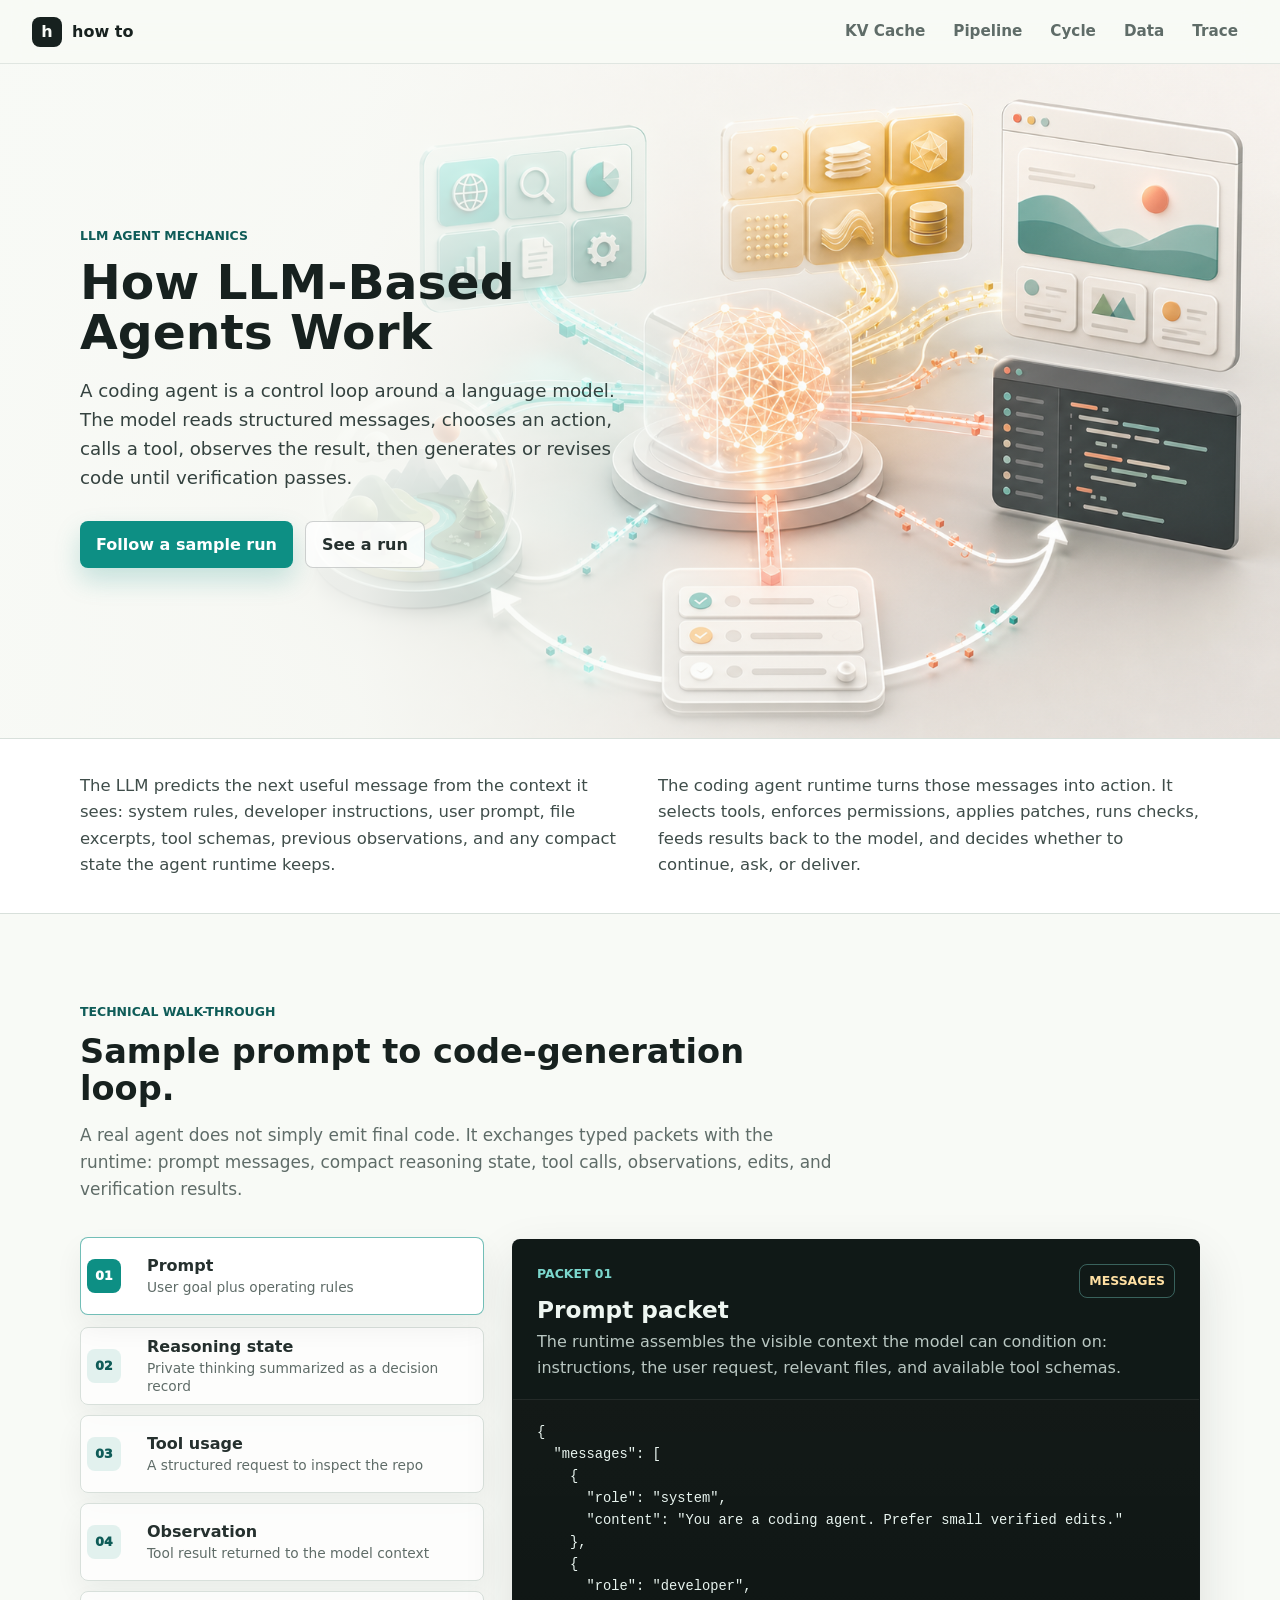
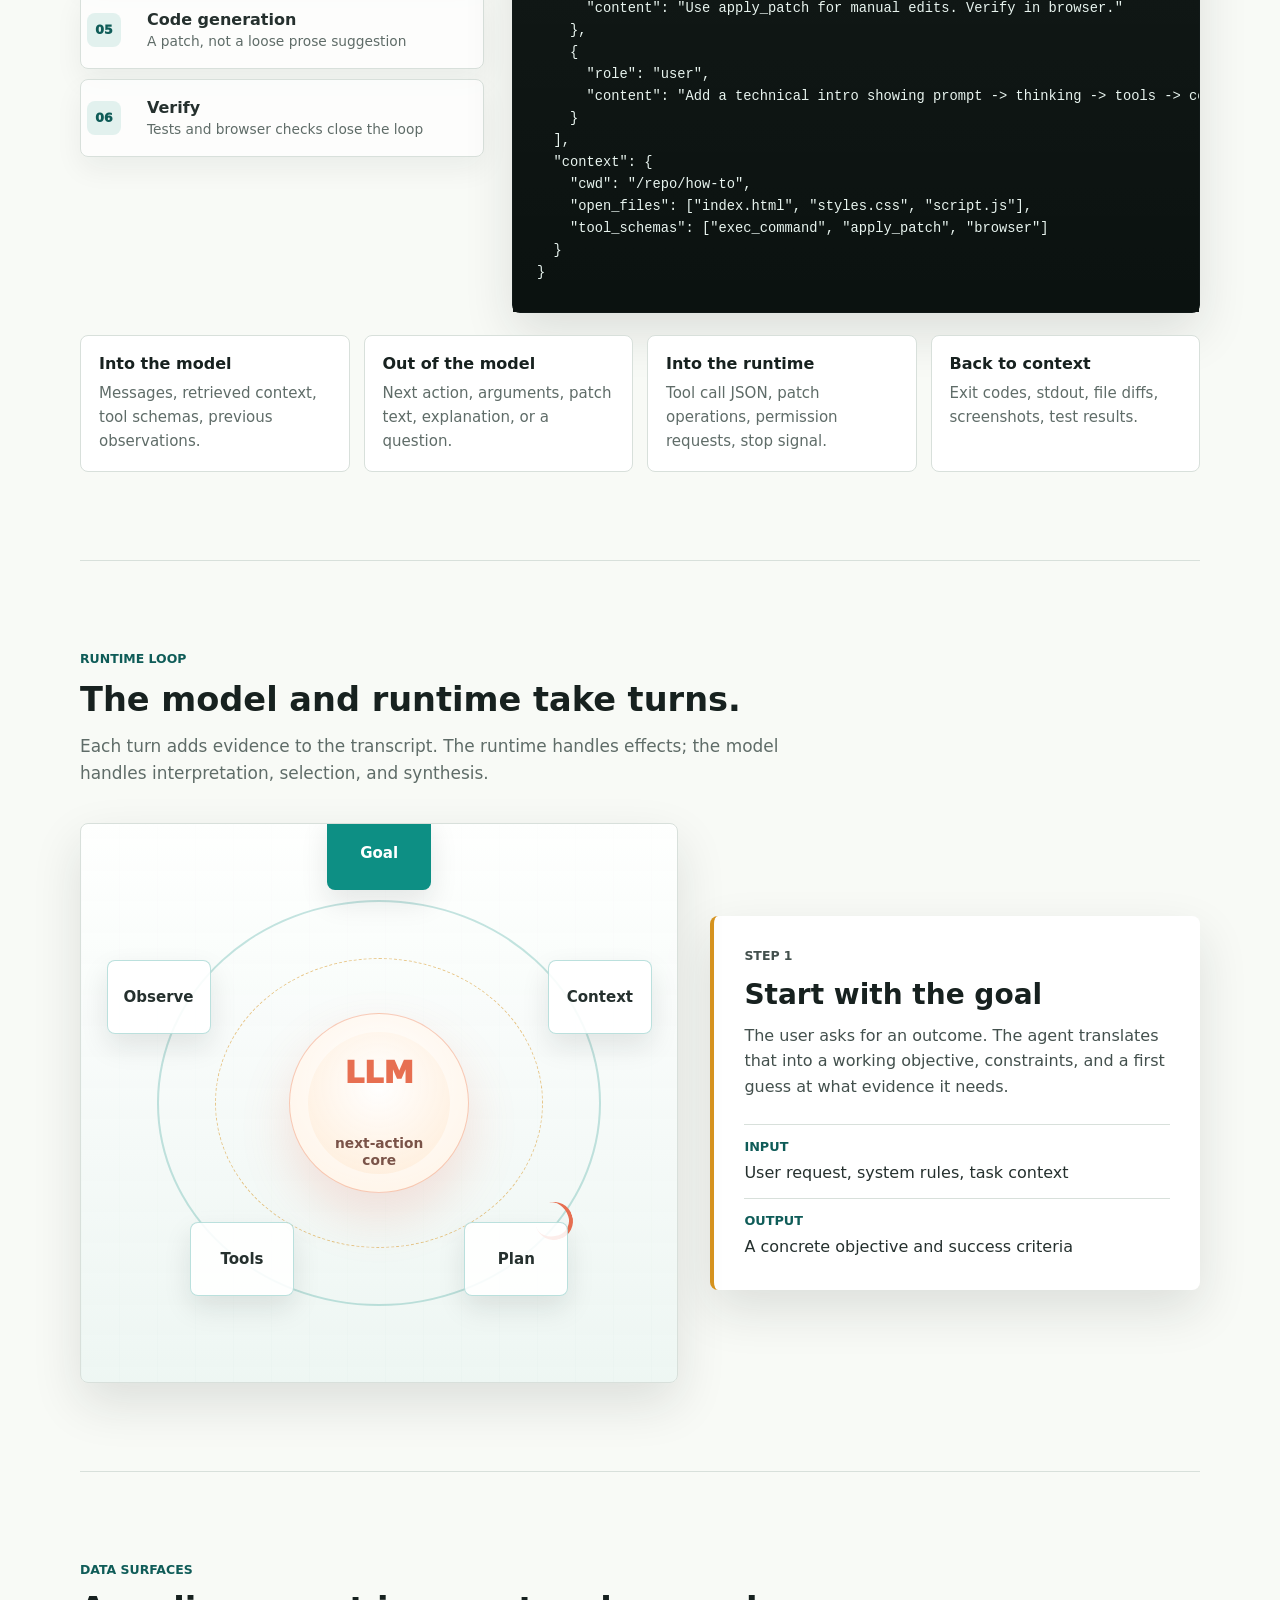
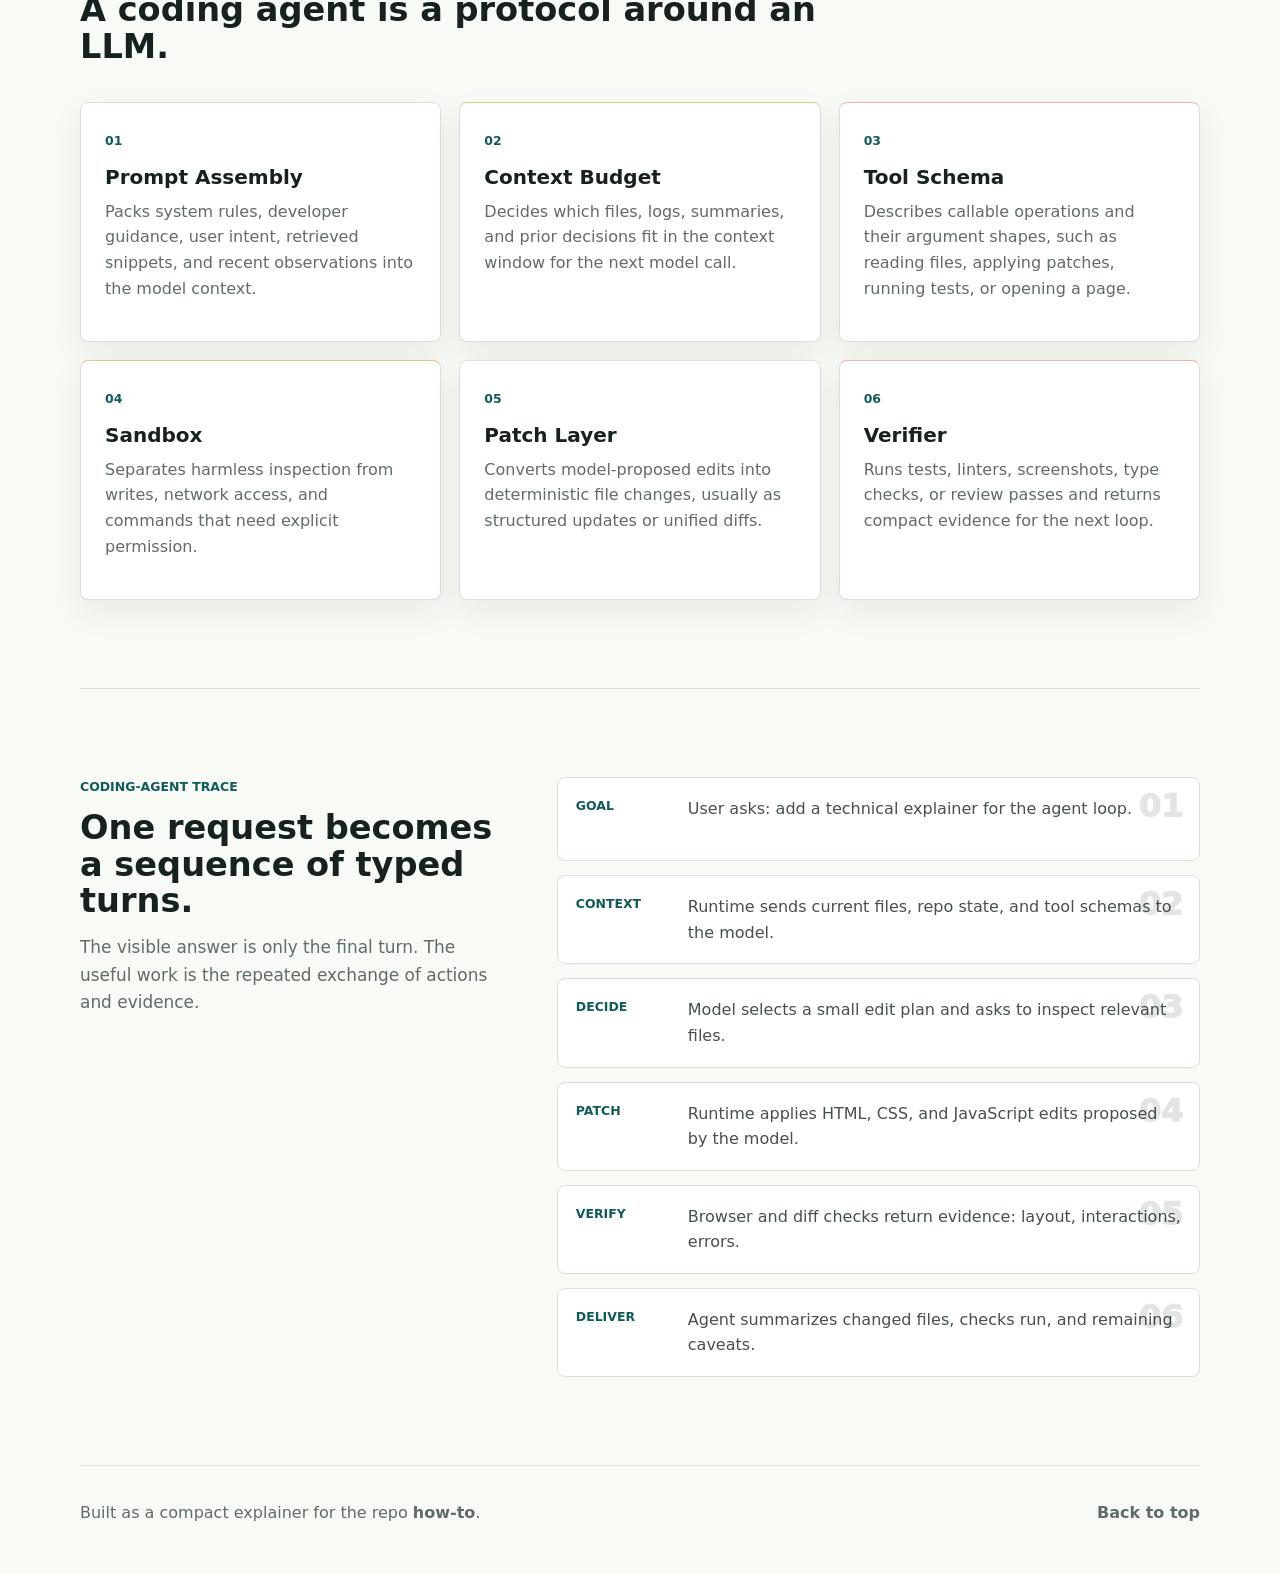
==== commit e39f23a5: "Add KV cache technical explainer" ====
--- a/index.html
+++ b/index.html
@@ -18,6 +18,7 @@
         <span>how to</span>
       </a>
       <nav aria-label="Page sections">
+        <a href="kv-cache.html">KV Cache</a>
         <a href="#pipeline">Pipeline</a>
         <a href="#cycle">Cycle</a>
         <a href="#parts">Data</a>
--- a/styles.css
+++ b/styles.css
@@ -71,6 +71,7 @@
 nav {
   display: flex;
   align-items: center;
+  flex-wrap: wrap;
   gap: 8px;
 }
 
@@ -672,6 +673,471 @@
   text-decoration: none;
 }
 
+.kv-page {
+  background: #f7faf7;
+}
+
+.kv-hero {
+  display: grid;
+  grid-template-columns: minmax(360px, 0.9fr) minmax(460px, 1.1fr);
+  gap: 44px;
+  align-items: center;
+  width: min(1120px, calc(100% - 40px));
+  min-height: calc(82svh - 64px);
+  margin: 0 auto;
+  padding: 72px 0 80px;
+}
+
+.kv-hero-copy h1 {
+  max-width: 660px;
+}
+
+.kv-visual {
+  display: grid;
+  gap: 18px;
+}
+
+.token-strip {
+  display: flex;
+  flex-wrap: wrap;
+  gap: 8px;
+  align-items: center;
+}
+
+.token-strip span,
+.sim-tokens span {
+  border: 1px solid rgba(13, 143, 132, 0.26);
+  border-radius: 8px;
+  background: var(--white);
+  padding: 8px 10px;
+  color: var(--graphite);
+  font-size: 0.9rem;
+  font-weight: 850;
+  box-shadow: 0 10px 24px rgba(23, 33, 31, 0.08);
+}
+
+.attention-board {
+  position: relative;
+  display: grid;
+  grid-template-columns: minmax(118px, 0.8fr) minmax(210px, 1.2fr);
+  grid-template-rows: auto auto;
+  gap: 18px;
+  min-height: 390px;
+  overflow: hidden;
+  border: 1px solid var(--line);
+  border-radius: 8px;
+  background:
+    linear-gradient(135deg, rgba(255, 255, 255, 0.92), rgba(236, 246, 242, 0.76)),
+    repeating-linear-gradient(
+      0deg,
+      rgba(15, 92, 88, 0.08) 0,
+      rgba(15, 92, 88, 0.08) 1px,
+      transparent 1px,
+      transparent 34px
+    );
+  padding: 24px;
+  box-shadow: var(--shadow);
+}
+
+.attention-board::before,
+.attention-board::after {
+  position: absolute;
+  content: "";
+  border-radius: 999px;
+  pointer-events: none;
+}
+
+.attention-board::before {
+  width: 320px;
+  height: 96px;
+  left: 126px;
+  top: 130px;
+  border-top: 4px solid rgba(13, 143, 132, 0.28);
+  transform: rotate(10deg);
+}
+
+.attention-board::after {
+  width: 220px;
+  height: 80px;
+  right: 76px;
+  bottom: 84px;
+  border-bottom: 4px solid rgba(231, 111, 81, 0.3);
+  transform: rotate(-8deg);
+}
+
+.query-card,
+.logit-card,
+.cache-stack div {
+  position: relative;
+  z-index: 1;
+  border: 1px solid rgba(23, 33, 31, 0.12);
+  border-radius: 8px;
+  background: rgba(255, 255, 255, 0.86);
+  padding: 18px;
+  box-shadow: 0 16px 36px rgba(23, 33, 31, 0.1);
+}
+
+.query-card {
+  align-self: center;
+  min-height: 142px;
+}
+
+.query-card strong {
+  display: block;
+  color: var(--coral);
+  font-size: 3rem;
+  line-height: 1;
+}
+
+.query-card small,
+.logit-card small,
+.cache-stack span {
+  display: block;
+  margin-top: 8px;
+  color: var(--muted);
+  font-weight: 750;
+  line-height: 1.35;
+}
+
+.cache-stack {
+  display: grid;
+  gap: 14px;
+}
+
+.cache-stack div {
+  min-height: 116px;
+}
+
+.cache-stack strong,
+.logit-card strong {
+  display: block;
+  color: var(--teal-deep);
+  font-size: 1.18rem;
+  line-height: 1.2;
+}
+
+.logit-card {
+  grid-column: 1 / -1;
+  border-color: rgba(215, 148, 31, 0.34);
+}
+
+.kv-section {
+  border-top: 1px solid var(--line);
+}
+
+.kv-two-column,
+.memory-layout {
+  display: grid;
+  grid-template-columns: minmax(340px, 1fr) minmax(340px, 1fr);
+  gap: 24px;
+  align-items: stretch;
+}
+
+.technical-card,
+.formula-card,
+.calculator-card,
+.summary-band {
+  border: 1px solid var(--line);
+  border-radius: 8px;
+  background: var(--white);
+  padding: 24px;
+  box-shadow: 0 12px 32px rgba(23, 33, 31, 0.07);
+}
+
+.technical-card h3,
+.formula-card h3,
+.calculator-card h3,
+.code-split h3 {
+  margin-bottom: 14px;
+  font-size: 1.22rem;
+  line-height: 1.2;
+}
+
+.dense-list {
+  display: grid;
+  gap: 12px;
+  margin: 0;
+  padding-left: 20px;
+  color: #44514f;
+}
+
+.formula-card {
+  background: #101917;
+  color: #eef6f1;
+}
+
+.formula-card.light {
+  background: var(--white);
+  color: var(--ink);
+}
+
+.formula-card .panel-kicker {
+  color: #7bd7cd;
+}
+
+.formula-card.light .panel-kicker {
+  color: var(--teal-deep);
+}
+
+.formula-card pre,
+.code-split pre {
+  overflow: auto;
+  margin: 0 0 16px;
+  border-radius: 8px;
+  background: #0b1210;
+}
+
+.formula-card.light pre {
+  background: #eef5f1;
+}
+
+.formula-card code,
+.code-split code {
+  display: block;
+  min-width: 320px;
+  padding: 18px;
+  color: #e8f4ef;
+  font-family: "SFMono-Regular", Consolas, "Liberation Mono", monospace;
+  font-size: 0.88rem;
+  line-height: 1.62;
+  white-space: pre;
+}
+
+.formula-card.light code {
+  color: #21302d;
+}
+
+.formula-card p {
+  color: #b9c7c2;
+}
+
+.formula-card.light p {
+  color: var(--muted);
+}
+
+.kv-dark-section {
+  width: 100%;
+  max-width: none;
+  border-top: 1px solid rgba(255, 255, 255, 0.1);
+  background: #101917;
+  color: #eef6f1;
+}
+
+.kv-dark-section > * {
+  width: min(1120px, calc(100% - 40px));
+  margin-right: auto;
+  margin-left: auto;
+}
+
+.kv-dark-section .section-heading p:not(.eyebrow) {
+  color: #b9c7c2;
+}
+
+.kv-dark-section .eyebrow,
+.kv-dark-section .panel-kicker {
+  color: #7bd7cd;
+}
+
+.decode-simulator {
+  border: 1px solid rgba(255, 255, 255, 0.12);
+  border-radius: 8px;
+  background: #15211f;
+  box-shadow: 0 20px 50px rgba(0, 0, 0, 0.24);
+}
+
+.sim-controls {
+  display: flex;
+  justify-content: flex-end;
+  gap: 10px;
+  border-bottom: 1px solid rgba(255, 255, 255, 0.1);
+  padding: 16px;
+}
+
+.sim-button {
+  min-height: 40px;
+  border: 1px solid rgba(255, 255, 255, 0.18);
+  border-radius: 8px;
+  background: rgba(255, 255, 255, 0.08);
+  color: #eef6f1;
+  cursor: pointer;
+  font: inherit;
+  font-weight: 850;
+  padding: 8px 12px;
+}
+
+.sim-button.primary {
+  border-color: transparent;
+  background: var(--teal);
+}
+
+.sim-stage {
+  display: grid;
+  grid-template-columns: minmax(220px, 0.9fr) minmax(280px, 1.2fr) minmax(240px, 0.9fr);
+  gap: 18px;
+  padding: 20px;
+}
+
+.sim-column {
+  min-height: 230px;
+  border: 1px solid rgba(255, 255, 255, 0.1);
+  border-radius: 8px;
+  background: rgba(255, 255, 255, 0.04);
+  padding: 18px;
+}
+
+.sim-column h3 {
+  margin-bottom: 10px;
+  font-size: 1.22rem;
+  line-height: 1.2;
+}
+
+.sim-column p:not(.panel-kicker) {
+  color: #c1d0cc;
+}
+
+.sim-tokens {
+  display: flex;
+  flex-wrap: wrap;
+  gap: 8px;
+}
+
+.sim-tokens span {
+  background: rgba(255, 255, 255, 0.1);
+  color: #eef6f1;
+  box-shadow: none;
+}
+
+.sim-tokens span.active {
+  border-color: rgba(231, 111, 81, 0.78);
+  background: rgba(231, 111, 81, 0.18);
+  color: #ffd6ca;
+}
+
+.cache-grid {
+  display: grid;
+  gap: 8px;
+}
+
+.cache-row {
+  display: grid;
+  grid-template-columns: 28px repeat(9, minmax(12px, 1fr));
+  gap: 5px;
+  align-items: center;
+}
+
+.cache-row span {
+  color: #a8b9b4;
+  font-size: 0.78rem;
+  font-weight: 900;
+}
+
+.cache-row i {
+  display: block;
+  height: 24px;
+  border: 1px solid rgba(255, 255, 255, 0.08);
+  border-radius: 6px;
+  background: rgba(255, 255, 255, 0.05);
+}
+
+.cache-row i.filled {
+  border-color: rgba(13, 143, 132, 0.42);
+  background: rgba(13, 143, 132, 0.3);
+}
+
+.cache-row i.current {
+  border-color: rgba(231, 111, 81, 0.8);
+  background: rgba(231, 111, 81, 0.5);
+}
+
+.code-split {
+  display: grid;
+  grid-template-columns: repeat(2, minmax(0, 1fr));
+  gap: 18px;
+  margin-top: 22px;
+}
+
+.code-split article {
+  border: 1px solid rgba(255, 255, 255, 0.1);
+  border-radius: 8px;
+  background: rgba(255, 255, 255, 0.04);
+  padding: 20px;
+}
+
+.code-split p {
+  margin-bottom: 0;
+  color: #c1d0cc;
+}
+
+.calculator-card {
+  display: grid;
+  align-content: start;
+  gap: 18px;
+}
+
+.calc-grid {
+  display: grid;
+  grid-template-columns: repeat(2, minmax(0, 1fr));
+  gap: 14px;
+}
+
+.calc-grid label {
+  display: grid;
+  gap: 6px;
+  color: var(--muted);
+  font-size: 0.86rem;
+  font-weight: 850;
+}
+
+.calc-grid input {
+  width: 100%;
+  min-height: 42px;
+  border: 1px solid var(--line);
+  border-radius: 8px;
+  background: #fbfdfb;
+  color: var(--ink);
+  font: inherit;
+  font-weight: 800;
+  padding: 8px 10px;
+}
+
+.calc-grid input:focus {
+  border-color: var(--teal);
+  outline: 3px solid rgba(13, 143, 132, 0.14);
+}
+
+.calc-result {
+  display: grid;
+  gap: 4px;
+  border: 1px solid rgba(13, 143, 132, 0.22);
+  border-radius: 8px;
+  background: rgba(13, 143, 132, 0.08);
+  padding: 18px;
+}
+
+.calc-result span {
+  color: var(--teal-deep);
+  font-size: 1.65rem;
+  font-weight: 950;
+  line-height: 1.1;
+}
+
+.calc-result small {
+  color: var(--muted);
+  font-weight: 750;
+}
+
+.summary-band {
+  display: grid;
+  grid-template-columns: repeat(2, minmax(0, 1fr));
+  gap: 24px;
+}
+
+.summary-band p {
+  margin-bottom: 0;
+  color: #44514f;
+  font-size: 1.03rem;
+}
+
 @media (max-width: 900px) {
   .site-header {
     padding: 0 20px;
@@ -692,6 +1158,14 @@
 
   .hero-copy {
     margin-left: auto;
+  }
+
+  .kv-hero,
+  .kv-two-column,
+  .memory-layout,
+  .sim-stage,
+  .summary-band {
+    grid-template-columns: 1fr;
   }
 
   .intro-grid,
@@ -728,7 +1202,7 @@
 
   nav {
     width: 100%;
-    justify-content: space-between;
+    justify-content: flex-start;
   }
 
   nav a {
@@ -782,6 +1256,32 @@
     grid-template-columns: 1fr;
   }
 
+  .kv-hero {
+    min-height: auto;
+    padding: 54px 0 60px;
+  }
+
+  .attention-board {
+    grid-template-columns: 1fr;
+  }
+
+  .logit-card {
+    grid-column: auto;
+  }
+
+  .code-split,
+  .calc-grid {
+    grid-template-columns: 1fr;
+  }
+
+  .sim-controls {
+    justify-content: stretch;
+  }
+
+  .sim-button {
+    flex: 1;
+  }
+
   .packet-header {
     flex-direction: column;
   }
